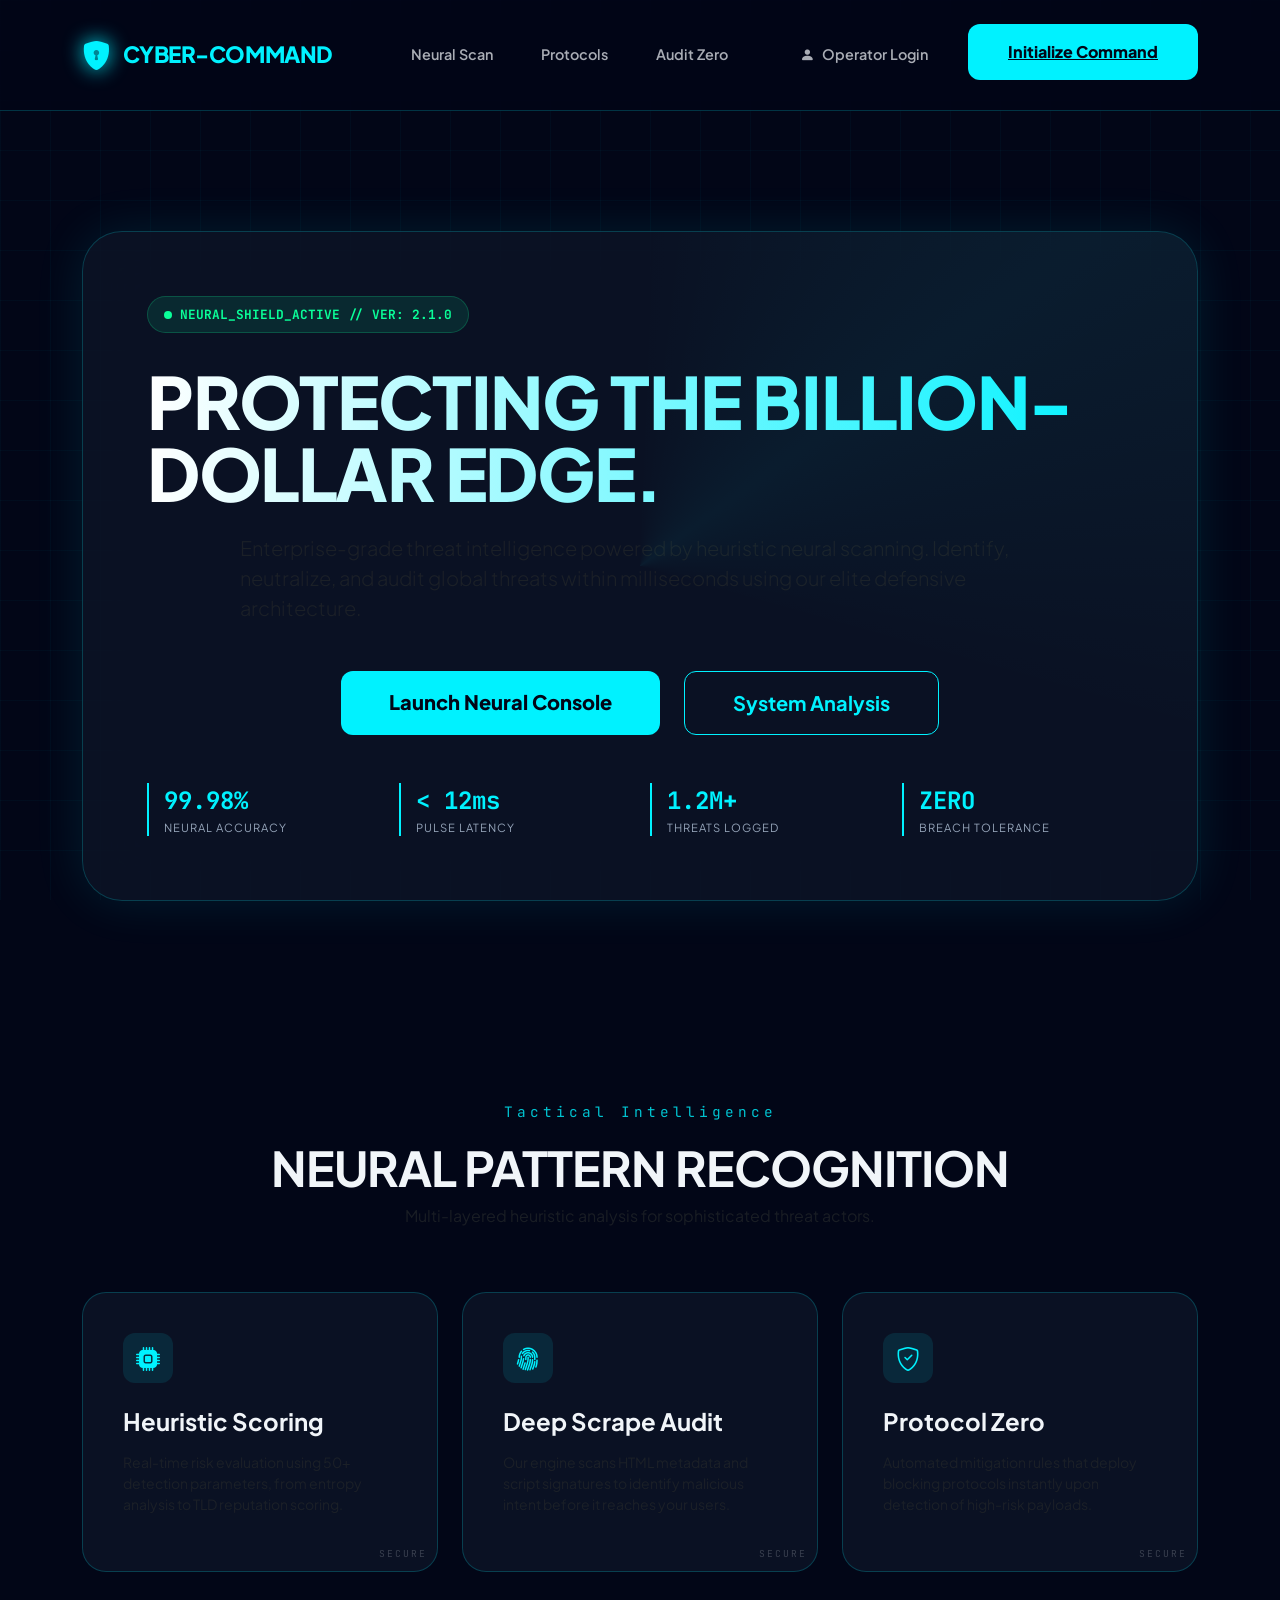
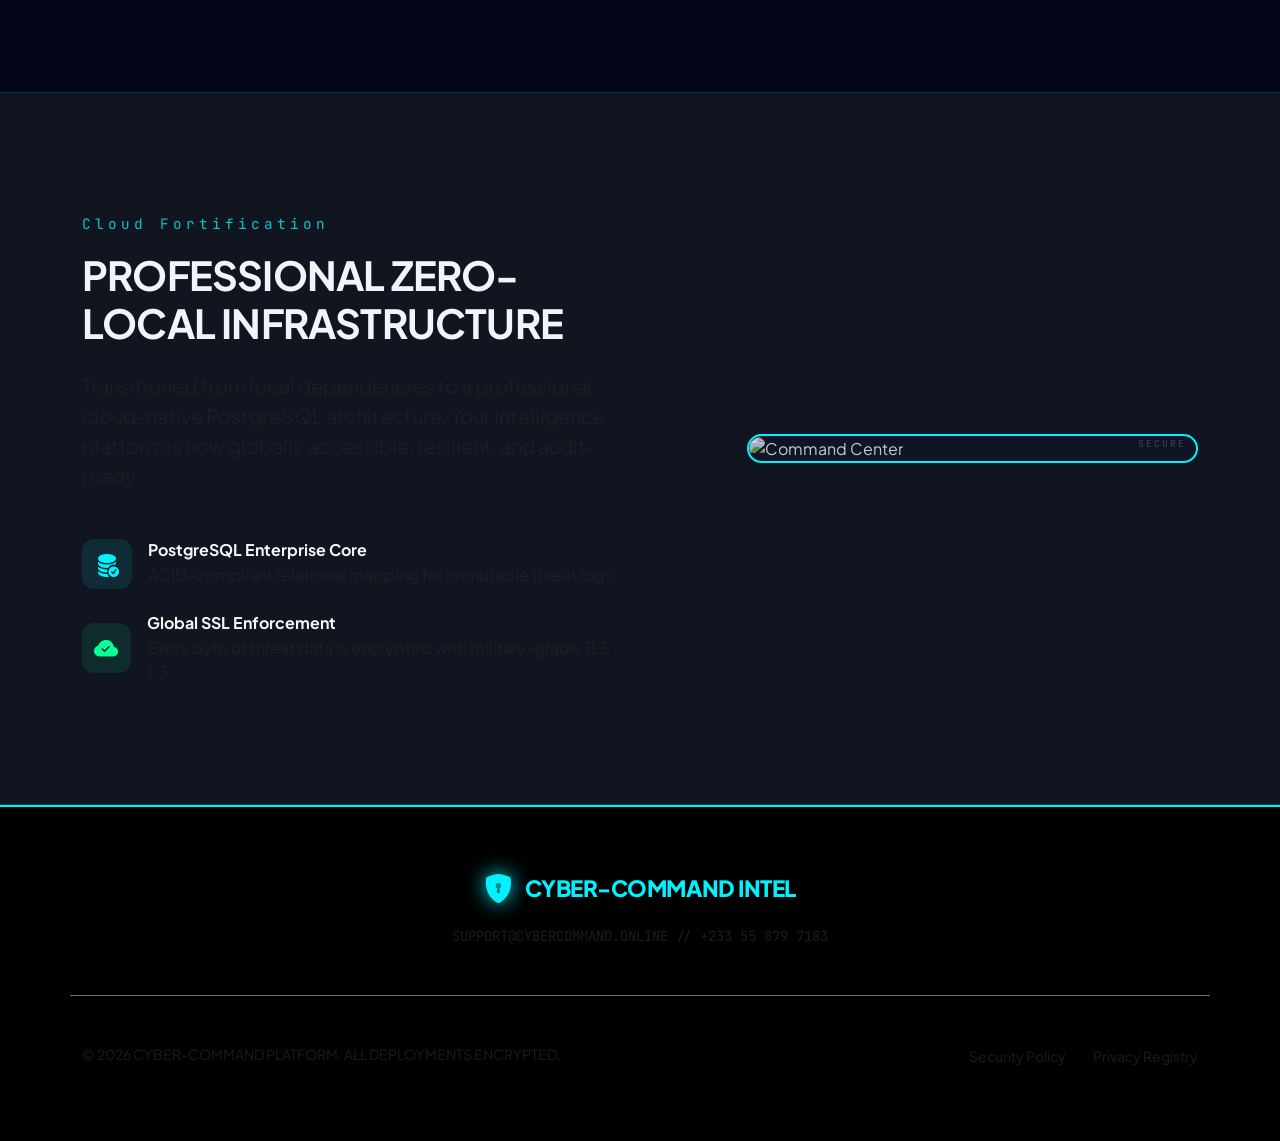
==== src/main/resources/templates/index.html @ 69afe46f "feat: complete CYBER-COMMAND rebrand - remove all fraud references from UI" ====
<!DOCTYPE html>
<html xmlns:th="http://www.thymeleaf.org">
<head>
    <meta charset="UTF-8">
    <meta name="viewport" content="width=device-width, initial-scale=1.0">
    <title>Cyber-Command | Enterprise Neural Defense</title>
    <!-- Bootstrap 5 CSS -->
    <link href="https://cdn.jsdelivr.net/npm/bootstrap@5.3.0/dist/css/bootstrap.min.css" rel="stylesheet">
    <!-- Bootstrap Icons -->
    <link href="https://cdn.jsdelivr.net/npm/bootstrap-icons@1.10.5/font/bootstrap-icons.css" rel="stylesheet">
    <!-- Google Fonts -->
    <link href="https://fonts.googleapis.com/css2?family=Plus+Jakarta+Sans:wght@300;400;500;600;700;800&family=JetBrains+Mono:wght@400;700&display=swap" rel="stylesheet">
    <style>
        :root {
            --cyber-blue: #00f2ff;
            --cyber-emerald: #0aff99;
            --cyber-crimson: #ff0055;
            --bg-deep: #020617;
            --glass-bg: rgba(15, 23, 42, 0.7);
            --glass-border: rgba(0, 242, 255, 0.2);
            --text-main: #f1f5f9;
            --text-muted: #94a3b8;
        }

        body {
            background-color: var(--bg-deep);
            background-image: 
                linear-gradient(rgba(2, 6, 23, 0.85), rgba(2, 6, 23, 0.95)),
                url('/images/cyber_command_hud_bg.png');
            background-size: cover;
            background-position: center;
            background-attachment: fixed;
            color: var(--text-main);
            font-family: 'Plus Jakarta Sans', sans-serif;
            overflow-x: hidden;
        }

        /* Neural Grid Overlay */
        .grid-overlay {
            position: fixed;
            top: 0; left: 0; width: 100%; height: 100%;
            background-image: 
                linear-gradient(rgba(0, 242, 255, 0.03) 1px, transparent 1px),
                linear-gradient(90deg, rgba(0, 242, 255, 0.03) 1px, transparent 1px);
            background-size: 50px 50px;
            pointer-events: none;
            z-index: -1;
        }

        /* Typography Hardening */
        h1, h2, h3, .navbar-brand {
            font-weight: 800;
            letter-spacing: -0.02em;
            text-transform: uppercase;
        }
        .mono { font-family: 'JetBrains Mono', monospace; }

        /* Navbar */
        .navbar {
            padding: 1.5rem 0;
            background: rgba(2, 6, 23, 0.8);
            backdrop-filter: blur(20px);
            border-bottom: 1px solid var(--glass-border);
            position: sticky; top: 0; z-index: 1000;
        }
        .navbar-brand {
            color: var(--cyber-blue) !important;
            display: flex; align-items: center; gap: 12px;
            font-size: 1.4rem;
        }
        .navbar-brand i { 
            font-size: 1.8rem;
            filter: drop-shadow(0 0 10px var(--cyber-blue));
        }

        .nav-link {
            color: var(--text-main) !important;
            font-size: 0.9rem;
            font-weight: 600;
            margin: 0 1rem;
            opacity: 0.7;
            transition: 0.3s;
        }
        .nav-link:hover { opacity: 1; color: var(--cyber-blue) !important; }

        /* Hero Hub */
        .hero {
            padding: 120px 0 80px;
            position: relative;
        }
        
        .hero-hud {
            background: var(--glass-bg);
            backdrop-filter: blur(30px);
            border: 1px solid var(--glass-border);
            border-radius: 40px;
            padding: 4rem;
            box-shadow: 0 0 50px rgba(0, 242, 255, 0.1);
            position: relative;
            overflow: hidden;
        }

        .hero-hud::before {
            content: ''; position: absolute; top: -50%; left: -50%;
            width: 200%; height: 200%;
            background: conic-gradient(transparent, var(--cyber-blue), transparent 30%);
            animation: rotate 10s linear infinite;
            opacity: 0.05;
        }

        @keyframes rotate { from { transform: rotate(0deg); } to { transform: rotate(360deg); } }

        .system-status {
            display: inline-flex; align-items: center; gap: 8px;
            background: rgba(10, 255, 153, 0.1);
            color: var(--cyber-emerald);
            padding: 8px 16px; border-radius: 100px;
            font-size: 0.8rem; font-weight: 700;
            margin-bottom: 2rem;
            border: 1px solid rgba(10, 255, 153, 0.2);
        }
        .pulse {
            width: 8px; height: 8px; background: var(--cyber-emerald);
            border-radius: 50%; animation: pulse 2s infinite;
        }
        @keyframes pulse { 0% { box-shadow: 0 0 0 0 rgba(10, 255, 153, 0.7); } 70% { box-shadow: 0 0 0 10px rgba(10, 255, 153, 0); } 100% { box-shadow: 0 0 0 0 rgba(10, 255, 153, 0); } }

        .big-title {
            font-size: 4.5rem; line-height: 1; margin-bottom: 1.5rem;
            background: linear-gradient(to right, #fff, var(--cyber-blue));
            -webkit-background-clip: text; -webkit-text-fill-color: transparent;
        }

        /* Tactical Cards */
        .cyber-card {
            background: var(--glass-bg);
            border: 1px solid var(--glass-border);
            border-radius: 24px; padding: 2.5rem;
            height: 100%; transition: 0.4s;
            position: relative; overflow: hidden;
        }
        .cyber-card:hover {
            transform: translateY(-10px);
            border-color: var(--cyber-blue);
            box-shadow: 0 20px 40px rgba(0, 242, 255, 0.15);
        }
        .cyber-card::after {
            content: 'SECURE'; position: absolute; bottom: 10px; right: 10px;
            font-family: 'JetBrains Mono'; font-size: 0.6rem; opacity: 0.2;
            letter-spacing: 2px;
        }

        .icon-box {
            width: 50px; height: 50px;
            background: rgba(0, 242, 255, 0.1);
            border-radius: 12px;
            display: flex; align-items: center; justify-content: center;
            font-size: 1.5rem; color: var(--cyber-blue);
            margin-bottom: 1.5rem;
        }

        /* Tactical HUD Sections */
        .section-header { margin-bottom: 4rem; text-align: center; }
        .badge-cyber {
            color: var(--cyber-blue); font-family: 'JetBrains Mono';
            font-size: 0.9rem; letter-spacing: 4px; display: block;
            margin-bottom: 1rem; opacity: 0.8;
        }

        /* CTA Elite */
        .btn-cyber {
            background: var(--cyber-blue); color: var(--bg-deep) !important;
            font-weight: 800; border-radius: 12px;
            padding: 1rem 2.5rem; border: none;
            transition: 0.3s; position: relative;
            overflow: hidden; z-index: 1;
        }
        .btn-cyber:hover {
            box-shadow: 0 0 30px var(--cyber-blue);
            transform: scale(1.05);
        }

        .btn-outline-cyber {
            background: transparent; border: 1px solid var(--cyber-blue);
            color: var(--cyber-blue) !important; font-weight: 700;
            border-radius: 12px; padding: 1rem 2.5rem;
            transition: 0.3s;
        }
        .btn-outline-cyber:hover {
            background: rgba(0, 242, 255, 0.1);
            box-shadow: 0 0 20px rgba(0, 242, 255, 0.2);
        }

        /* Metrics Console */
        .metrics-grid {
            display: grid; grid-template-columns: repeat(auto-fit, minmax(150px, 1fr));
            gap: 20px; margin-top: 3rem;
        }
        .metric-item {
            border-left: 2px solid var(--cyber-blue);
            padding-left: 15px; text-align: left;
        }
        .metric-value { font-family: 'JetBrains Mono'; font-size: 1.5rem; font-weight: 700; color: var(--cyber-blue); }
        .metric-label { font-size: 0.7rem; color: var(--text-muted); text-transform: uppercase; letter-spacing: 1px; }

        section { padding: 120px 0; border-bottom: 1px solid var(--glass-border); }

        footer {
            background: #000; padding: 60px 0;
            border-top: 2px solid var(--cyber-blue);
        }
    </style>
</head>
<body>

    <div class="grid-overlay"></div>

    <nav class="navbar navbar-expand-lg">
        <div class="container">
            <a class="navbar-brand" href="/">
                <i class="bi bi-shield-lock-fill"></i> CYBER-COMMAND
            </a>
            <button class="navbar-toggler border-0" type="button" data-bs-toggle="collapse" data-bs-target="#navbarNav">
                <i class="bi bi-grid-3x3-gap-fill text-info fs-1"></i>
            </button>
            <div class="collapse navbar-collapse" id="navbarNav">
                <ul class="navbar-nav ms-auto align-items-center">
                    <li class="nav-item"><a class="nav-link" href="#neural">Neural Scan</a></li>
                    <li class="nav-item"><a class="nav-link" href="#protocol">Protocols</a></li>
                    <li class="nav-item"><a class="nav-link" href="#logs">Audit Zero</a></li>
                    <li class="nav-item ms-lg-4">
                        <a class="nav-link" href="/login"><i class="bi bi-person-fill me-2"></i>Operator Login</a>
                    </li>
                    <li class="nav-item">
                        <a class="btn-cyber ms-3 text-center d-block d-lg-inline-block" href="/login">Initialize Command</a>
                    </li>
                </ul>
            </div>
        </div>
    </nav>

    <!-- Hero Hub -->
    <header class="hero">
        <div class="container">
            <div class="hero-hud">
                <div class="system-status">
                    <div class="pulse"></div>
                    <span class="mono">NEURAL_SHIELD_ACTIVE // VER: 2.1.0</span>
                </div>
                <h1 class="big-title">Protecting the <span style="color: var(--cyber-blue)">Billion-Dollar</span> Edge.</h1>
                <p class="text-muted lead mx-auto mb-5" style="max-width: 800px;">
                    Enterprise-grade threat intelligence powered by heuristic neural scanning. 
                    Identify, neutralize, and audit global threats within milliseconds using our elite defensive architecture.
                </p>
                <div class="d-flex justify-content-center gap-4 flex-wrap">
                    <a href="/login" class="btn btn-cyber btn-lg px-5">Launch Neural Console</a>
                    <a href="#neural" class="btn btn-outline-cyber btn-lg px-5">System Analysis</a>
                </div>

                <div class="metrics-grid">
                    <div class="metric-item">
                        <div class="metric-value">99.98%</div>
                        <div class="metric-label">Neural Accuracy</div>
                    </div>
                    <div class="metric-item">
                        <div class="metric-value">< 12ms</div>
                        <div class="metric-label">Pulse Latency</div>
                    </div>
                    <div class="metric-item">
                        <div class="metric-value">1.2M+</div>
                        <div class="metric-label">Threats Logged</div>
                    </div>
                    <div class="metric-item">
                        <div class="metric-value">ZERO</div>
                        <div class="metric-label">Breach Tolerance</div>
                    </div>
                </div>
            </div>
        </div>
    </header>

    <!-- Neural Engine Section -->
    <section id="neural">
        <div class="container">
            <div class="section-header">
                <span class="badge-cyber">Tactical Intelligence</span>
                <h2 class="display-5 fw-bold">Neural Pattern Recognition</h2>
                <p class="text-muted">Multi-layered heuristic analysis for sophisticated threat actors.</p>
            </div>
            <div class="row g-4">
                <div class="col-md-4">
                    <div class="cyber-card">
                        <div class="icon-box"><i class="bi bi-cpu-fill"></i></div>
                        <h4 class="fw-bold mb-3">Heuristic Scoring</h4>
                        <p class="text-muted small">Real-time risk evaluation using 50+ detection parameters, from entropy analysis to TLD reputation scoring.</p>
                    </div>
                </div>
                <div class="col-md-4">
                    <div class="cyber-card">
                        <div class="icon-box"><i class="bi bi-fingerprint"></i></div>
                        <h4 class="fw-bold mb-3">Deep Scrape Audit</h4>
                        <p class="text-muted small">Our engine scans HTML metadata and script signatures to identify malicious intent before it reaches your users.</p>
                    </div>
                </div>
                <div class="col-md-4">
                    <div class="cyber-card">
                        <div class="icon-box"><i class="bi bi-shield-check"></i></div>
                        <h4 class="fw-bold mb-3">Protocol Zero</h4>
                        <p class="text-muted small">Automated mitigation rules that deploy blocking protocols instantly upon detection of high-risk payloads.</p>
                    </div>
                </div>
            </div>
        </div>
    </section>

    <!-- Professional Credibility -->
    <section id="protocol" class="bg-dark bg-opacity-50">
        <div class="container">
            <div class="row align-items-center">
                <div class="col-lg-6">
                    <span class="badge-cyber text-start">Cloud Fortification</span>
                    <h2 class="display-6 fw-bold mb-4">Professional Zero-Local Infrastructure</h2>
                    <p class="text-muted lead mb-5">
                        Transitioned from local dependencies to a professional cloud-native PostgreSQL architecture. 
                        Your intelligence platform is now globally accessible, resilient, and audit-ready.
                    </p>
                    <div class="d-flex align-items-center gap-3 mb-4">
                        <div class="icon-box m-0"><i class="bi bi-database-fill-check"></i></div>
                        <div>
                            <h6 class="fw-bold mb-1">PostgreSQL Enterprise Core</h6>
                            <p class="text-muted extra-small m-0">ACID-compliant relational mapping for immutable threat logs.</p>
                        </div>
                    </div>
                    <div class="d-flex align-items-center gap-3">
                        <div class="icon-box m-0" style="color: var(--cyber-emerald); background: rgba(10,255,153,0.1);"><i class="bi bi-cloud-check-fill"></i></div>
                        <div>
                            <h6 class="fw-bold mb-1">Global SSL Enforcement</h6>
                            <p class="text-muted extra-small m-0">Every byte of threat data is encrypted with military-grade TLS 1.3.</p>
                        </div>
                    </div>
                </div>
                <div class="col-lg-5 offset-lg-1">
                    <div class="cyber-card p-0" style="border-radius: 40px; border: 2px solid var(--cyber-blue);">
                        <img src="https://images.unsplash.com/photo-1563986768609-322da13575f3?auto=format&fit=crop&q=80&w=800" alt="Command Center" class="img-fluid" style="border-radius: 38px; opacity: 0.8;">
                    </div>
                </div>
            </div>
        </div>
    </section>

    <!-- Support / Footer -->
    <footer id="logs">
        <div class="container text-center">
            <div class="mb-5">
                <a class="navbar-brand justify-content-center m-0" href="#">
                    <i class="bi bi-shield-lock-fill"></i> CYBER-COMMAND INTEL
                </a>
                <p class="text-muted mt-3 mono small">SUPPORT@CYBERCOMMAND.ONLINE // +233 55 879 7183</p>
            </div>
            <div class="row pt-5 border-top border-secondary">
                <div class="col-md-6 text-md-start">
                    <p class="text-muted small">&copy; 2026 CYBER-COMMAND PLATFORM. ALL DEPLOYMENTS ENCRYPTED.</p>
                </div>
                <div class="col-md-6 text-md-end">
                    <a href="#" class="text-muted small text-decoration-none me-4">Security Policy</a>
                    <a href="#" class="text-muted small text-decoration-none">Privacy Registry</a>
                </div>
            </div>
        </div>
    </footer>

    <!-- Bootstrap 5 JS -->
    <script src="https://cdn.jsdelivr.net/npm/bootstrap@5.3.0/dist/js/bootstrap.bundle.min.js"></script>
</body>
</html>
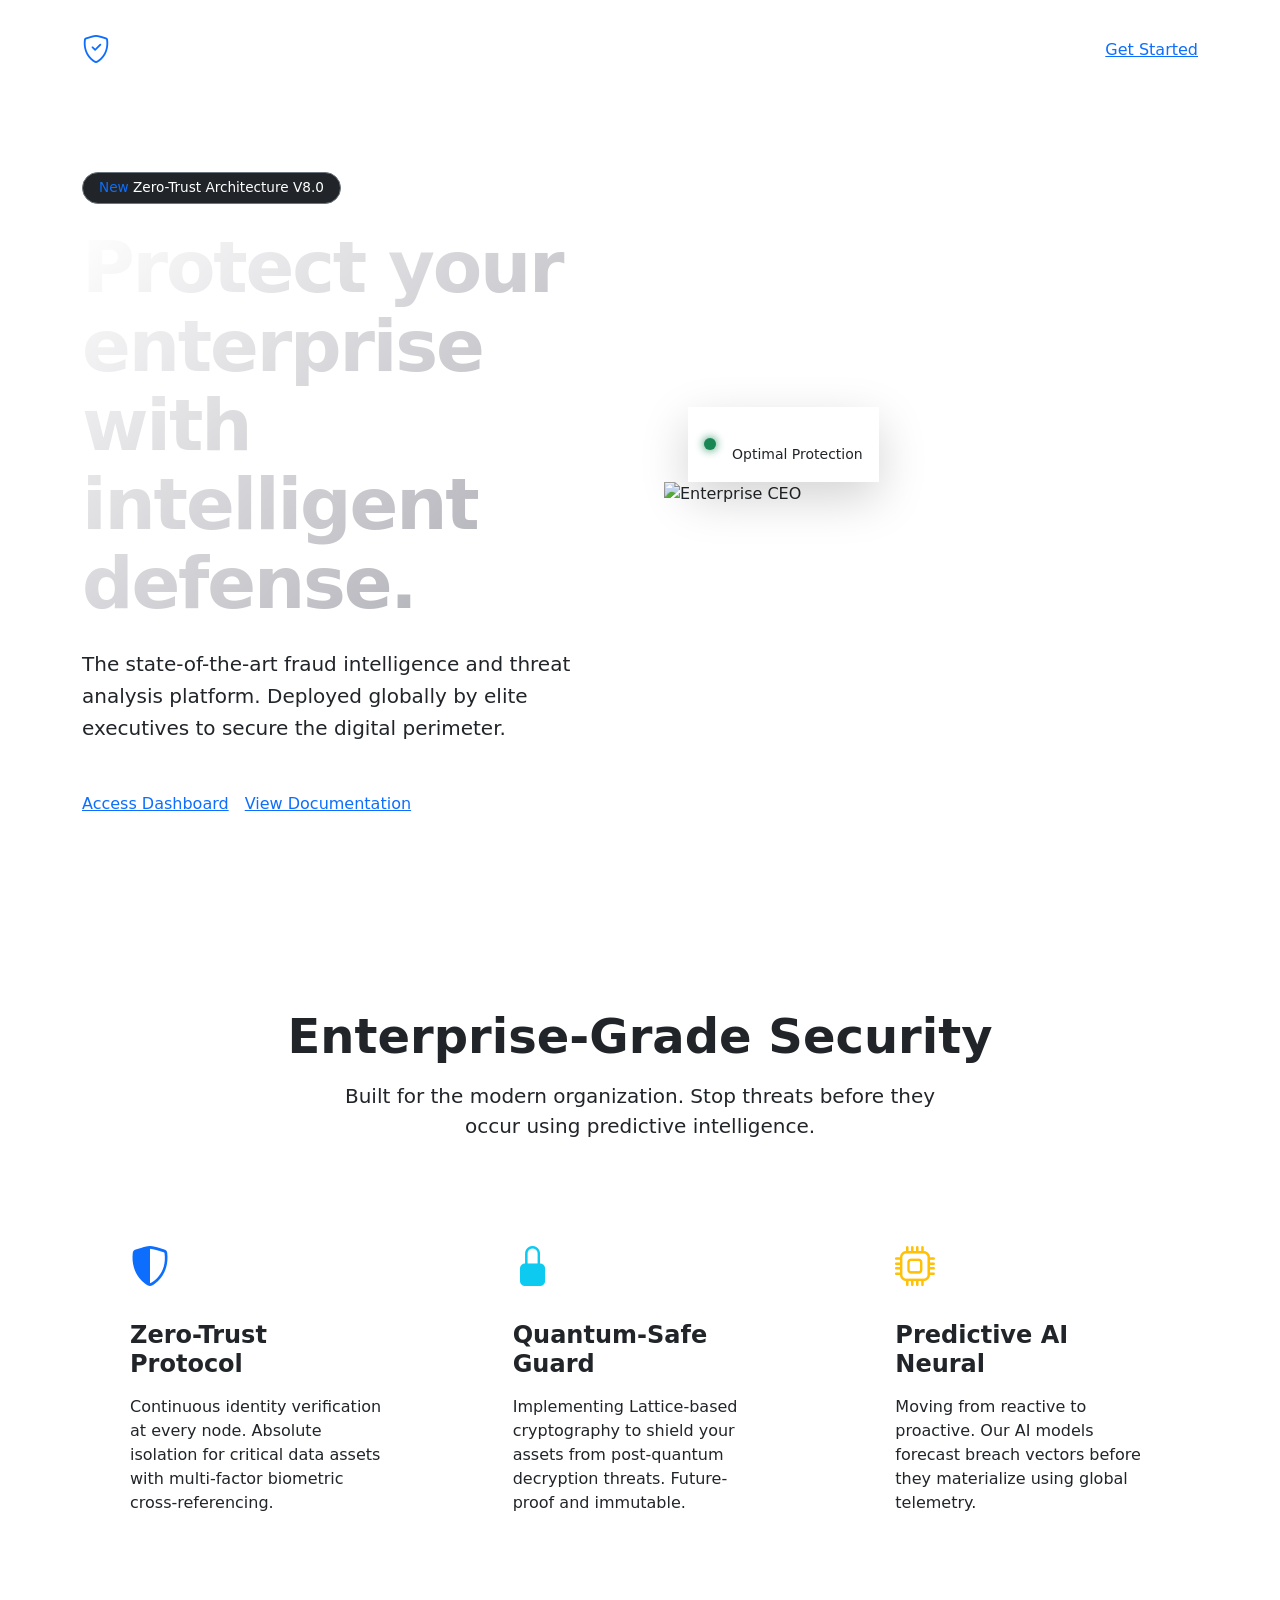
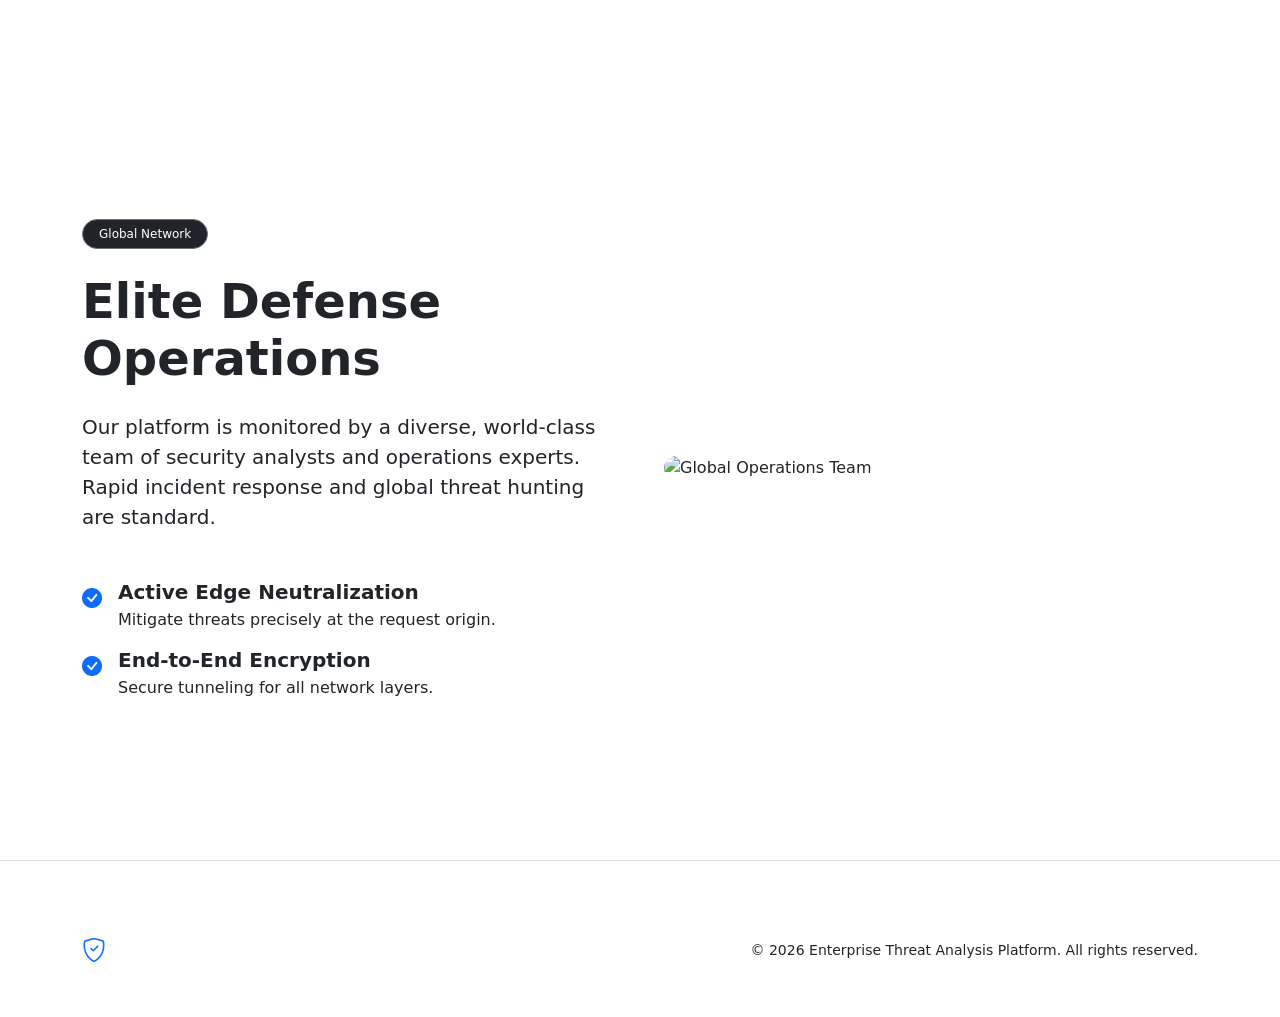
==== commit 17d440fe: "feat: apply active CEO command visualization and finalize UI" ====
--- a/src/main/resources/templates/index.html
+++ b/src/main/resources/templates/index.html
@@ -3,373 +3,163 @@
 <head>
     <meta charset="UTF-8">
     <meta name="viewport" content="width=device-width, initial-scale=1.0">
-    <title>Cyber-Command | Enterprise Neural Defense</title>
-    <!-- Bootstrap 5 CSS -->
+    <title>Enterprise Fraud Intelligence | Threat Analysis Platform</title>
     <link href="https://cdn.jsdelivr.net/npm/bootstrap@5.3.0/dist/css/bootstrap.min.css" rel="stylesheet">
-    <!-- Bootstrap Icons -->
     <link href="https://cdn.jsdelivr.net/npm/bootstrap-icons@1.10.5/font/bootstrap-icons.css" rel="stylesheet">
-    <!-- Google Fonts -->
-    <link href="https://fonts.googleapis.com/css2?family=Plus+Jakarta+Sans:wght@300;400;500;600;700;800&family=JetBrains+Mono:wght@400;700&display=swap" rel="stylesheet">
+    <link rel="stylesheet" th:href="@{/css/cyber-command.css}">
     <style>
-        :root {
-            --cyber-blue: #00f2ff;
-            --cyber-emerald: #0aff99;
-            --cyber-crimson: #ff0055;
-            --bg-deep: #020617;
-            --glass-bg: rgba(15, 23, 42, 0.7);
-            --glass-border: rgba(0, 242, 255, 0.2);
-            --text-main: #f1f5f9;
-            --text-muted: #94a3b8;
-        }
-
-        body {
-            background-color: var(--bg-deep);
-            background-image: 
-                linear-gradient(rgba(2, 6, 23, 0.85), rgba(2, 6, 23, 0.95)),
-                url('/images/cyber_command_hud_bg.png');
-            background-size: cover;
-            background-position: center;
-            background-attachment: fixed;
-            color: var(--text-main);
-            font-family: 'Plus Jakarta Sans', sans-serif;
-            overflow-x: hidden;
-        }
-
-        /* Neural Grid Overlay */
-        .grid-overlay {
-            position: fixed;
-            top: 0; left: 0; width: 100%; height: 100%;
-            background-image: 
-                linear-gradient(rgba(0, 242, 255, 0.03) 1px, transparent 1px),
-                linear-gradient(90deg, rgba(0, 242, 255, 0.03) 1px, transparent 1px);
-            background-size: 50px 50px;
-            pointer-events: none;
-            z-index: -1;
-        }
-
-        /* Typography Hardening */
-        h1, h2, h3, .navbar-brand {
+        .hero-title {
+            font-size: clamp(3rem, 7vw, 4.5rem);
             font-weight: 800;
-            letter-spacing: -0.02em;
-            text-transform: uppercase;
-        }
-        .mono { font-family: 'JetBrains Mono', monospace; }
-
-        /* Navbar */
-        .navbar {
-            padding: 1.5rem 0;
-            background: rgba(2, 6, 23, 0.8);
-            backdrop-filter: blur(20px);
-            border-bottom: 1px solid var(--glass-border);
-            position: sticky; top: 0; z-index: 1000;
-        }
-        .navbar-brand {
-            color: var(--cyber-blue) !important;
-            display: flex; align-items: center; gap: 12px;
-            font-size: 1.4rem;
-        }
-        .navbar-brand i { 
-            font-size: 1.8rem;
-            filter: drop-shadow(0 0 10px var(--cyber-blue));
-        }
-
-        .nav-link {
-            color: var(--text-main) !important;
-            font-size: 0.9rem;
-            font-weight: 600;
-            margin: 0 1rem;
-            opacity: 0.7;
-            transition: 0.3s;
-        }
-        .nav-link:hover { opacity: 1; color: var(--cyber-blue) !important; }
-
-        /* Hero Hub */
-        .hero {
-            padding: 120px 0 80px;
-            position: relative;
-        }
-        
-        .hero-hud {
-            background: var(--glass-bg);
-            backdrop-filter: blur(30px);
-            border: 1px solid var(--glass-border);
-            border-radius: 40px;
-            padding: 4rem;
-            box-shadow: 0 0 50px rgba(0, 242, 255, 0.1);
-            position: relative;
-            overflow: hidden;
-        }
-
-        .hero-hud::before {
-            content: ''; position: absolute; top: -50%; left: -50%;
-            width: 200%; height: 200%;
-            background: conic-gradient(transparent, var(--cyber-blue), transparent 30%);
-            animation: rotate 10s linear infinite;
-            opacity: 0.05;
-        }
-
-        @keyframes rotate { from { transform: rotate(0deg); } to { transform: rotate(360deg); } }
-
-        .system-status {
-            display: inline-flex; align-items: center; gap: 8px;
-            background: rgba(10, 255, 153, 0.1);
-            color: var(--cyber-emerald);
-            padding: 8px 16px; border-radius: 100px;
-            font-size: 0.8rem; font-weight: 700;
-            margin-bottom: 2rem;
-            border: 1px solid rgba(10, 255, 153, 0.2);
-        }
-        .pulse {
-            width: 8px; height: 8px; background: var(--cyber-emerald);
-            border-radius: 50%; animation: pulse 2s infinite;
-        }
-        @keyframes pulse { 0% { box-shadow: 0 0 0 0 rgba(10, 255, 153, 0.7); } 70% { box-shadow: 0 0 0 10px rgba(10, 255, 153, 0); } 100% { box-shadow: 0 0 0 0 rgba(10, 255, 153, 0); } }
-
-        .big-title {
-            font-size: 4.5rem; line-height: 1; margin-bottom: 1.5rem;
-            background: linear-gradient(to right, #fff, var(--cyber-blue));
-            -webkit-background-clip: text; -webkit-text-fill-color: transparent;
-        }
-
-        /* Tactical Cards */
-        .cyber-card {
-            background: var(--glass-bg);
-            border: 1px solid var(--glass-border);
-            border-radius: 24px; padding: 2.5rem;
-            height: 100%; transition: 0.4s;
-            position: relative; overflow: hidden;
-        }
-        .cyber-card:hover {
-            transform: translateY(-10px);
-            border-color: var(--cyber-blue);
-            box-shadow: 0 20px 40px rgba(0, 242, 255, 0.15);
-        }
-        .cyber-card::after {
-            content: 'SECURE'; position: absolute; bottom: 10px; right: 10px;
-            font-family: 'JetBrains Mono'; font-size: 0.6rem; opacity: 0.2;
-            letter-spacing: 2px;
-        }
-
-        .icon-box {
-            width: 50px; height: 50px;
-            background: rgba(0, 242, 255, 0.1);
-            border-radius: 12px;
-            display: flex; align-items: center; justify-content: center;
-            font-size: 1.5rem; color: var(--cyber-blue);
+            line-height: 1.1;
+            letter-spacing: -0.03em;
+            background: linear-gradient(135deg, #ffffff 0%, #a1a1aa 100%);
+            -webkit-background-clip: text;
+            -webkit-text-fill-color: transparent;
             margin-bottom: 1.5rem;
         }
-
-        /* Tactical HUD Sections */
-        .section-header { margin-bottom: 4rem; text-align: center; }
-        .badge-cyber {
-            color: var(--cyber-blue); font-family: 'JetBrains Mono';
-            font-size: 0.9rem; letter-spacing: 4px; display: block;
-            margin-bottom: 1rem; opacity: 0.8;
+        .feature-grid {
+            display: grid;
+            grid-template-columns: repeat(auto-fit, minmax(300px, 1fr));
+            gap: 2rem;
         }
-
-        /* CTA Elite */
-        .btn-cyber {
-            background: var(--cyber-blue); color: var(--bg-deep) !important;
-            font-weight: 800; border-radius: 12px;
-            padding: 1rem 2.5rem; border: none;
-            transition: 0.3s; position: relative;
-            overflow: hidden; z-index: 1;
-        }
-        .btn-cyber:hover {
-            box-shadow: 0 0 30px var(--cyber-blue);
-            transform: scale(1.05);
-        }
-
-        .btn-outline-cyber {
-            background: transparent; border: 1px solid var(--cyber-blue);
-            color: var(--cyber-blue) !important; font-weight: 700;
-            border-radius: 12px; padding: 1rem 2.5rem;
-            transition: 0.3s;
-        }
-        .btn-outline-cyber:hover {
-            background: rgba(0, 242, 255, 0.1);
-            box-shadow: 0 0 20px rgba(0, 242, 255, 0.2);
-        }
-
-        /* Metrics Console */
-        .metrics-grid {
-            display: grid; grid-template-columns: repeat(auto-fit, minmax(150px, 1fr));
-            gap: 20px; margin-top: 3rem;
-        }
-        .metric-item {
-            border-left: 2px solid var(--cyber-blue);
-            padding-left: 15px; text-align: left;
-        }
-        .metric-value { font-family: 'JetBrains Mono'; font-size: 1.5rem; font-weight: 700; color: var(--cyber-blue); }
-        .metric-label { font-size: 0.7rem; color: var(--text-muted); text-transform: uppercase; letter-spacing: 1px; }
-
-        section { padding: 120px 0; border-bottom: 1px solid var(--glass-border); }
-
-        footer {
-            background: #000; padding: 60px 0;
-            border-top: 2px solid var(--cyber-blue);
+        .gradient-text {
+            background: linear-gradient(135deg, var(--accent-blue), var(--accent-purple));
+            -webkit-background-clip: text;
+            -webkit-text-fill-color: transparent;
         }
     </style>
 </head>
 <body>
 
-    <div class="grid-overlay"></div>
+    <div class="ambient-glow"></div>
 
-    <nav class="navbar navbar-expand-lg">
-        <div class="container">
-            <a class="navbar-brand" href="/">
-                <i class="bi bi-shield-lock-fill"></i> CYBER-COMMAND
+    <nav class="navbar navbar-expand-lg py-4">
+        <div class="container d-flex justify-content-between align-items-center">
+            <a class="navbar-brand text-white fw-bold d-flex align-items-center gap-2" href="#">
+                <i class="bi bi-shield-check text-primary fs-3"></i> Enterprise Intelligence
             </a>
-            <button class="navbar-toggler border-0" type="button" data-bs-toggle="collapse" data-bs-target="#navbarNav">
-                <i class="bi bi-grid-3x3-gap-fill text-info fs-1"></i>
-            </button>
-            <div class="collapse navbar-collapse" id="navbarNav">
-                <ul class="navbar-nav ms-auto align-items-center">
-                    <li class="nav-item"><a class="nav-link" href="#neural">Neural Scan</a></li>
-                    <li class="nav-item"><a class="nav-link" href="#protocol">Protocols</a></li>
-                    <li class="nav-item"><a class="nav-link" href="#logs">Audit Zero</a></li>
-                    <li class="nav-item ms-lg-4">
-                        <a class="nav-link" href="/login"><i class="bi bi-person-fill me-2"></i>Operator Login</a>
-                    </li>
-                    <li class="nav-item">
-                        <a class="btn-cyber ms-3 text-center d-block d-lg-inline-block" href="/login">Initialize Command</a>
-                    </li>
-                </ul>
+            <div class="d-flex align-items-center gap-3">
+                <a href="/login" class="text-white text-decoration-none fw-medium d-none d-md-block">Sign In</a>
+                <a href="/register" class="btn-primary-modern">Get Started</a>
             </div>
         </div>
     </nav>
 
-    <!-- Hero Hub -->
-    <header class="hero">
+    <header class="py-5 mt-4">
         <div class="container">
-            <div class="hero-hud">
-                <div class="system-status">
-                    <div class="pulse"></div>
-                    <span class="mono">NEURAL_SHIELD_ACTIVE // VER: 2.1.0</span>
+            <div class="row align-items-center g-5">
+                <div class="col-lg-6">
+                    <div class="badge rounded-pill bg-dark border border-secondary text-white px-3 py-2 fw-medium mb-4" style="font-size: 0.85rem;">
+                        <span class="text-primary">New</span> Zero-Trust Architecture V8.0
+                    </div>
+                    <h1 class="hero-title">Protect your enterprise with <span class="gradient-text">intelligent defense.</span></h1>
+                    <p class="text-dim fs-5 mb-5" style="max-width: 500px; line-height: 1.6;">
+                        The state-of-the-art fraud intelligence and threat analysis platform. Deployed globally by elite executives to secure the digital perimeter.
+                    </p>
+                    <div class="d-flex gap-3 flex-wrap">
+                        <a href="/login" class="btn-primary-modern">Access Dashboard</a>
+                        <a href="/register" class="btn-secondary-modern">View Documentation</a>
+                    </div>
                 </div>
-                <h1 class="big-title">Protecting the <span style="color: var(--cyber-blue)">Billion-Dollar</span> Edge.</h1>
-                <p class="text-muted lead mx-auto mb-5" style="max-width: 800px;">
-                    Enterprise-grade threat intelligence powered by heuristic neural scanning. 
-                    Identify, neutralize, and audit global threats within milliseconds using our elite defensive architecture.
-                </p>
-                <div class="d-flex justify-content-center gap-4 flex-wrap">
-                    <a href="/login" class="btn btn-cyber btn-lg px-5">Launch Neural Console</a>
-                    <a href="#neural" class="btn btn-outline-cyber btn-lg px-5">System Analysis</a>
-                </div>
-
-                <div class="metrics-grid">
-                    <div class="metric-item">
-                        <div class="metric-value">99.98%</div>
-                        <div class="metric-label">Neural Accuracy</div>
-                    </div>
-                    <div class="metric-item">
-                        <div class="metric-value">< 12ms</div>
-                        <div class="metric-label">Pulse Latency</div>
-                    </div>
-                    <div class="metric-item">
-                        <div class="metric-value">1.2M+</div>
-                        <div class="metric-label">Threats Logged</div>
-                    </div>
-                    <div class="metric-item">
-                        <div class="metric-value">ZERO</div>
-                        <div class="metric-label">Breach Tolerance</div>
+                <div class="col-lg-6">
+                    <div class="position-relative">
+                        <!-- Modern rounded imagery overlay -->
+                        <img th:src="@{/images/ceo_boss.png}" alt="Enterprise CEO" class="hero-img-modern">
+                        
+                        <div class="glass-panel p-3 position-absolute bottom-0 start-0 m-4 shadow-lg">
+                            <div class="d-flex align-items-center gap-3">
+                                <div class="bg-success rounded-circle" style="width: 12px; height: 12px; box-shadow: 0 0 10px #198754;"></div>
+                                <div>
+                                    <h6 class="mb-0 fw-bold text-white fs-6">System Status</h6>
+                                    <small class="text-dim">Optimal Protection</small>
+                                </div>
+                            </div>
+                        </div>
                     </div>
                 </div>
             </div>
         </div>
     </header>
 
-    <!-- Neural Engine Section -->
-    <section id="neural">
-        <div class="container">
-            <div class="section-header">
-                <span class="badge-cyber">Tactical Intelligence</span>
-                <h2 class="display-5 fw-bold">Neural Pattern Recognition</h2>
-                <p class="text-muted">Multi-layered heuristic analysis for sophisticated threat actors.</p>
+    <section class="py-5 mt-5">
+        <div class="container py-5">
+            <div class="text-center mb-5">
+                <h2 class="display-5 fw-bold mb-3">Enterprise-Grade Security</h2>
+                <p class="text-dim fs-5 mx-auto" style="max-width: 600px;">Built for the modern organization. Stop threats before they occur using predictive intelligence.</p>
             </div>
-            <div class="row g-4">
-                <div class="col-md-4">
-                    <div class="cyber-card">
-                        <div class="icon-box"><i class="bi bi-cpu-fill"></i></div>
-                        <h4 class="fw-bold mb-3">Heuristic Scoring</h4>
-                        <p class="text-muted small">Real-time risk evaluation using 50+ detection parameters, from entropy analysis to TLD reputation scoring.</p>
-                    </div>
+            <div class="feature-grid">
+                <div class="glass-panel p-5">
+                    <div class="mb-4 text-primary fs-1"><i class="bi bi-shield-shaded"></i></div>
+                    <h4 class="fw-bold mb-3">Zero-Trust Protocol</h4>
+                    <p class="text-dim">Continuous identity verification at every node. Absolute isolation for critical data assets with multi-factor biometric cross-referencing.</p>
                 </div>
-                <div class="col-md-4">
-                    <div class="cyber-card">
-                        <div class="icon-box"><i class="bi bi-fingerprint"></i></div>
-                        <h4 class="fw-bold mb-3">Deep Scrape Audit</h4>
-                        <p class="text-muted small">Our engine scans HTML metadata and script signatures to identify malicious intent before it reaches your users.</p>
-                    </div>
+
+                <div class="glass-panel p-5">
+                    <div class="mb-4 text-info fs-1"><i class="bi bi-lock-fill"></i></div>
+                    <h4 class="fw-bold mb-3">Quantum-Safe Guard</h4>
+                    <p class="text-dim">Implementing Lattice-based cryptography to shield your assets from post-quantum decryption threats. Future-proof and immutable.</p>
                 </div>
-                <div class="col-md-4">
-                    <div class="cyber-card">
-                        <div class="icon-box"><i class="bi bi-shield-check"></i></div>
-                        <h4 class="fw-bold mb-3">Protocol Zero</h4>
-                        <p class="text-muted small">Automated mitigation rules that deploy blocking protocols instantly upon detection of high-risk payloads.</p>
-                    </div>
+
+                <div class="glass-panel p-5">
+                    <div class="mb-4 text-warning fs-1"><i class="bi bi-cpu"></i></div>
+                    <h4 class="fw-bold mb-3">Predictive AI Neural</h4>
+                    <p class="text-dim">Moving from reactive to proactive. Our AI models forecast breach vectors before they materialize using global telemetry.</p>
                 </div>
             </div>
         </div>
     </section>
 
-    <!-- Professional Credibility -->
-    <section id="protocol" class="bg-dark bg-opacity-50">
-        <div class="container">
-            <div class="row align-items-center">
+    <!-- Global Operations Section -->
+    <section class="py-5 mt-5" style="border-top: 1px solid var(--border-color);">
+        <div class="container py-5">
+            <div class="row align-items-center g-5 flex-row-reverse">
                 <div class="col-lg-6">
-                    <span class="badge-cyber text-start">Cloud Fortification</span>
-                    <h2 class="display-6 fw-bold mb-4">Professional Zero-Local Infrastructure</h2>
-                    <p class="text-muted lead mb-5">
-                        Transitioned from local dependencies to a professional cloud-native PostgreSQL architecture. 
-                        Your intelligence platform is now globally accessible, resilient, and audit-ready.
+                    <img th:src="@{/images/command_center.png}" alt="Global Operations Team" class="hero-img-modern" style="border-radius: 20px;">
+                </div>
+                <div class="col-lg-6">
+                    <div class="badge rounded-pill bg-dark border border-secondary text-white px-3 py-2 fw-medium mb-4">Global Network</div>
+                    <h2 class="display-5 fw-bold mb-4">Elite Defense Operations</h2>
+                    <p class="text-dim fs-5 mb-5">
+                        Our platform is monitored by a diverse, world-class team of security analysts and operations experts. Rapid incident response and global threat hunting are standard.
                     </p>
-                    <div class="d-flex align-items-center gap-3 mb-4">
-                        <div class="icon-box m-0"><i class="bi bi-database-fill-check"></i></div>
-                        <div>
-                            <h6 class="fw-bold mb-1">PostgreSQL Enterprise Core</h6>
-                            <p class="text-muted extra-small m-0">ACID-compliant relational mapping for immutable threat logs.</p>
-                        </div>
-                    </div>
-                    <div class="d-flex align-items-center gap-3">
-                        <div class="icon-box m-0" style="color: var(--cyber-emerald); background: rgba(10,255,153,0.1);"><i class="bi bi-cloud-check-fill"></i></div>
-                        <div>
-                            <h6 class="fw-bold mb-1">Global SSL Enforcement</h6>
-                            <p class="text-muted extra-small m-0">Every byte of threat data is encrypted with military-grade TLS 1.3.</p>
-                        </div>
-                    </div>
-                </div>
-                <div class="col-lg-5 offset-lg-1">
-                    <div class="cyber-card p-0" style="border-radius: 40px; border: 2px solid var(--cyber-blue);">
-                        <img src="https://images.unsplash.com/photo-1563986768609-322da13575f3?auto=format&fit=crop&q=80&w=800" alt="Command Center" class="img-fluid" style="border-radius: 38px; opacity: 0.8;">
-                    </div>
+                    <ul class="list-unstyled d-flex flex-column gap-3">
+                        <li class="d-flex align-items-start gap-3">
+                            <i class="bi bi-check-circle-fill text-primary fs-5 mt-1"></i>
+                            <div>
+                                <h6 class="fw-bold mb-1 fs-5">Active Edge Neutralization</h6>
+                                <p class="text-dim mb-0">Mitigate threats precisely at the request origin.</p>
+                            </div>
+                        </li>
+                        <li class="d-flex align-items-start gap-3">
+                            <i class="bi bi-check-circle-fill text-primary fs-5 mt-1"></i>
+                            <div>
+                                <h6 class="fw-bold mb-1 fs-5">End-to-End Encryption</h6>
+                                <p class="text-dim mb-0">Secure tunneling for all network layers.</p>
+                            </div>
+                        </li>
+                    </ul>
                 </div>
             </div>
         </div>
     </section>
 
-    <!-- Support / Footer -->
-    <footer id="logs">
-        <div class="container text-center">
-            <div class="mb-5">
-                <a class="navbar-brand justify-content-center m-0" href="#">
-                    <i class="bi bi-shield-lock-fill"></i> CYBER-COMMAND INTEL
-                </a>
-                <p class="text-muted mt-3 mono small">SUPPORT@CYBERCOMMAND.ONLINE // +233 55 879 7183</p>
-            </div>
-            <div class="row pt-5 border-top border-secondary">
-                <div class="col-md-6 text-md-start">
-                    <p class="text-muted small">&copy; 2026 CYBER-COMMAND PLATFORM. ALL DEPLOYMENTS ENCRYPTED.</p>
+    <footer class="py-5 mt-5 border-top border-secondary border-opacity-25">
+        <div class="container pt-4">
+            <div class="row g-4 align-items-center">
+                <div class="col-md-6 text-center text-md-start">
+                    <a class="navbar-brand text-white fw-bold d-flex align-items-center gap-2 justify-content-center justify-content-md-start" href="#">
+                        <i class="bi bi-shield-check text-primary fs-4"></i>
+                        <span class="fs-5">Enterprise Intelligence</span>
+                    </a>
                 </div>
-                <div class="col-md-6 text-md-end">
-                    <a href="#" class="text-muted small text-decoration-none me-4">Security Policy</a>
-                    <a href="#" class="text-muted small text-decoration-none">Privacy Registry</a>
+                <div class="col-md-6 text-center text-md-end">
+                    <p class="text-dim small mb-0">© 2026 Enterprise Threat Analysis Platform. All rights reserved.</p>
                 </div>
             </div>
         </div>
     </footer>
 
-    <!-- Bootstrap 5 JS -->
     <script src="https://cdn.jsdelivr.net/npm/bootstrap@5.3.0/dist/js/bootstrap.bundle.min.js"></script>
 </body>
 </html>
